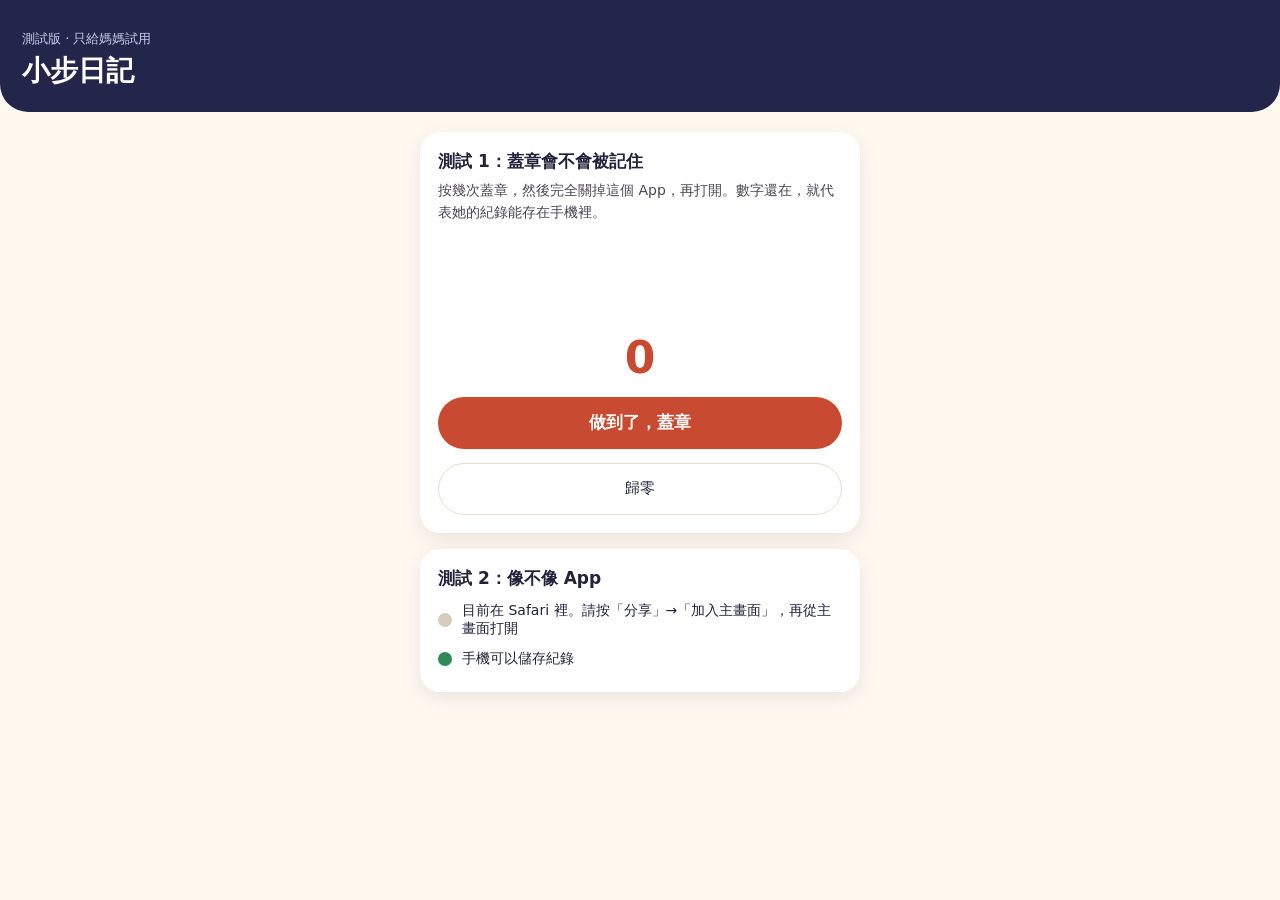
==== index.html @ c4e63968 "加入測試頁：蓋章紀錄與加入主畫面測試 Co-Authored-By: Claude Opus 5.5 <noreply@anthropic.com> Claude-Session: https://c" ====
<!doctype html>
<html lang="zh-Hant">
<head>
<meta charset="utf-8">
<meta name="viewport" content="width=device-width, initial-scale=1, viewport-fit=cover">
<title>小步日記</title>
<meta name="apple-mobile-web-app-capable" content="yes">
<meta name="mobile-web-app-capable" content="yes">
<meta name="apple-mobile-web-app-status-bar-style" content="black-translucent">
<meta name="apple-mobile-web-app-title" content="小步日記">
<meta name="theme-color" content="#23264A">
<link rel="manifest" href="manifest.webmanifest">
<link rel="apple-touch-icon" href="apple-touch-icon.png">
<style>
  :root { --ink:#22223B; --night:#23264A; --cream:#FFF9F0; --coral:#C84B31; --soft:#4A4652; }
  * { box-sizing: border-box; }
  html, body { margin:0; background: var(--cream); color: var(--ink);
    font-family: -apple-system, "PingFang TC", "Noto Sans TC", system-ui, sans-serif; }
  header { background: var(--night); color:#fff; padding: calc(env(safe-area-inset-top) + 28px) 22px 22px;
    border-radius: 0 0 28px 28px; }
  header small { color:#C9CDEB; font-size:13px; }
  header h1 { margin:4px 0 0; font-size:28px; }
  main { padding: 20px; display:flex; flex-direction:column; gap:16px; max-width:480px; margin:0 auto; }
  .card { background:#fff; border-radius:20px; padding:18px; box-shadow:0 6px 20px rgba(35,38,74,.10); }
  .card h2 { margin:0 0 6px; font-size:17px; }
  .card p { margin:0; font-size:14px; color:var(--soft); line-height:1.6; }
  button { width:100%; min-height:52px; border:none; border-radius:26px; background:var(--coral); color:#fff;
    font: inherit; font-size:17px; font-weight:700; margin-top:14px; cursor:pointer; }
  button.ghost { background:#fff; color:var(--ink); border:1.5px solid #E6DED0; font-weight:400; font-size:15px; }
  .count { font-size:44px; font-weight:800; color:var(--coral); text-align:center; margin-top:8px; }
  .stamp { width:90px; height:90px; margin:10px auto 0; border-radius:50%; border:5px solid var(--coral);
    display:flex; align-items:center; justify-content:center; transform:rotate(-8deg) scale(0); transition:transform .35s cubic-bezier(.3,1.6,.5,1); }
  .stamp.on { transform:rotate(-8deg) scale(1); }
  .check { display:flex; gap:10px; align-items:center; font-size:14px; padding:6px 0; }
  .dot { width:14px; height:14px; border-radius:7px; flex-shrink:0; background:#D6CDBE; }
  .dot.ok { background:#2E8B57; }
</style>
</head>
<body>
<header>
  <small>測試版 · 只給媽媽試用</small>
  <h1>小步日記</h1>
</header>
<main>
  <section class="card">
    <h2>測試 1：蓋章會不會被記住</h2>
    <p>按幾次蓋章，然後完全關掉這個 App，再打開。數字還在，就代表她的紀錄能存在手機裡。</p>
    <div class="stamp" id="stamp" aria-hidden="true">
      <svg width="44" height="44" viewBox="0 0 24 24" fill="#C84B31"><path d="M12 3l2.6 5.6 6 .7-4.5 4.1 1.2 6L12 16.4 6.7 19.4l1.2-6L3.4 9.3l6-.7z"/></svg>
    </div>
    <div class="count" id="count">0</div>
    <button id="btn">做到了，蓋章</button>
    <button class="ghost" id="reset">歸零</button>
  </section>

  <section class="card">
    <h2>測試 2：像不像 App</h2>
    <div class="check"><span class="dot" id="d1"></span><span id="t1">檢查中…</span></div>
    <div class="check"><span class="dot" id="d2"></span><span id="t2">檢查中…</span></div>
  </section>
</main>
<script>
  const KEY = 'mammam-test-stamps';
  let n = 0, storageOK = true;
  try { n = parseInt(localStorage.getItem(KEY) || '0', 10) || 0; } catch (e) { storageOK = false; }
  const countEl = document.getElementById('count');
  const stampEl = document.getElementById('stamp');
  function show() { countEl.textContent = n; stampEl.classList.toggle('on', n > 0); }
  function save() { try { localStorage.setItem(KEY, String(n)); } catch (e) { storageOK = false; } }
  document.getElementById('btn').onclick = () => {
    n += 1; save(); stampEl.classList.remove('on'); void stampEl.offsetWidth; show();
  };
  document.getElementById('reset').onclick = () => { n = 0; save(); show(); };
  show();

  const standalone = window.navigator.standalone === true || window.matchMedia('(display-mode: standalone)').matches;
  document.getElementById('d1').classList.toggle('ok', standalone);
  document.getElementById('t1').textContent = standalone
    ? '已從主畫面開啟，全螢幕，像 App 一樣'
    : '目前在 Safari 裡。請按「分享」→「加入主畫面」，再從主畫面打開';
  document.getElementById('d2').classList.toggle('ok', storageOK);
  document.getElementById('t2').textContent = storageOK ? '手機可以儲存紀錄' : '這個瀏覽器不能儲存紀錄（請用 Safari）';
</script>
</body>
</html>
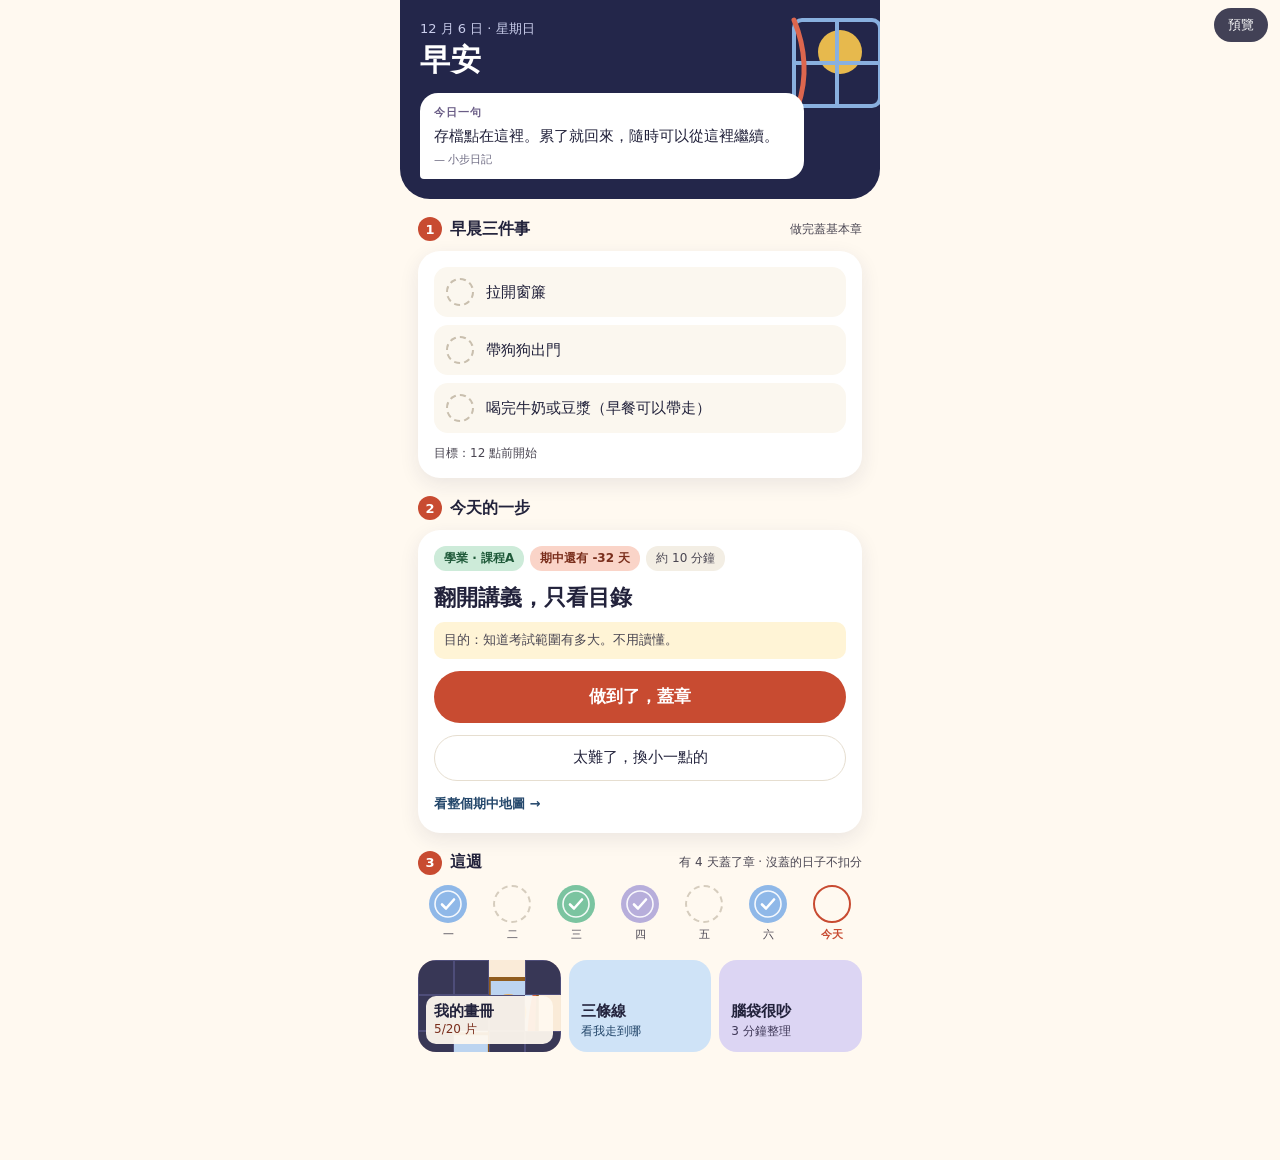
==== commit 423bebf4: "第一個可操作的預覽版：主畫面、蓋章與拼圖、期中地圖、三條線、畫冊、想法偵探、晚上畫面 Co-Authored-By: Claude Opus 5.5 <noreply@anthropic.com> C" ====
--- a/index.html
+++ b/index.html
@@ -11,75 +11,14 @@
 <meta name="theme-color" content="#23264A">
 <link rel="manifest" href="manifest.webmanifest">
 <link rel="apple-touch-icon" href="apple-touch-icon.png">
-<style>
-  :root { --ink:#22223B; --night:#23264A; --cream:#FFF9F0; --coral:#C84B31; --soft:#4A4652; }
-  * { box-sizing: border-box; }
-  html, body { margin:0; background: var(--cream); color: var(--ink);
-    font-family: -apple-system, "PingFang TC", "Noto Sans TC", system-ui, sans-serif; }
-  header { background: var(--night); color:#fff; padding: calc(env(safe-area-inset-top) + 28px) 22px 22px;
-    border-radius: 0 0 28px 28px; }
-  header small { color:#C9CDEB; font-size:13px; }
-  header h1 { margin:4px 0 0; font-size:28px; }
-  main { padding: 20px; display:flex; flex-direction:column; gap:16px; max-width:480px; margin:0 auto; }
-  .card { background:#fff; border-radius:20px; padding:18px; box-shadow:0 6px 20px rgba(35,38,74,.10); }
-  .card h2 { margin:0 0 6px; font-size:17px; }
-  .card p { margin:0; font-size:14px; color:var(--soft); line-height:1.6; }
-  button { width:100%; min-height:52px; border:none; border-radius:26px; background:var(--coral); color:#fff;
-    font: inherit; font-size:17px; font-weight:700; margin-top:14px; cursor:pointer; }
-  button.ghost { background:#fff; color:var(--ink); border:1.5px solid #E6DED0; font-weight:400; font-size:15px; }
-  .count { font-size:44px; font-weight:800; color:var(--coral); text-align:center; margin-top:8px; }
-  .stamp { width:90px; height:90px; margin:10px auto 0; border-radius:50%; border:5px solid var(--coral);
-    display:flex; align-items:center; justify-content:center; transform:rotate(-8deg) scale(0); transition:transform .35s cubic-bezier(.3,1.6,.5,1); }
-  .stamp.on { transform:rotate(-8deg) scale(1); }
-  .check { display:flex; gap:10px; align-items:center; font-size:14px; padding:6px 0; }
-  .dot { width:14px; height:14px; border-radius:7px; flex-shrink:0; background:#D6CDBE; }
-  .dot.ok { background:#2E8B57; }
-</style>
+<link rel="stylesheet" href="app.css">
 </head>
 <body>
-<header>
-  <small>測試版 · 只給媽媽試用</small>
-  <h1>小步日記</h1>
-</header>
-<main>
-  <section class="card">
-    <h2>測試 1：蓋章會不會被記住</h2>
-    <p>按幾次蓋章，然後完全關掉這個 App，再打開。數字還在，就代表她的紀錄能存在手機裡。</p>
-    <div class="stamp" id="stamp" aria-hidden="true">
-      <svg width="44" height="44" viewBox="0 0 24 24" fill="#C84B31"><path d="M12 3l2.6 5.6 6 .7-4.5 4.1 1.2 6L12 16.4 6.7 19.4l1.2-6L3.4 9.3l6-.7z"/></svg>
-    </div>
-    <div class="count" id="count">0</div>
-    <button id="btn">做到了，蓋章</button>
-    <button class="ghost" id="reset">歸零</button>
-  </section>
-
-  <section class="card">
-    <h2>測試 2：像不像 App</h2>
-    <div class="check"><span class="dot" id="d1"></span><span id="t1">檢查中…</span></div>
-    <div class="check"><span class="dot" id="d2"></span><span id="t2">檢查中…</span></div>
-  </section>
-</main>
-<script>
-  const KEY = 'mammam-test-stamps';
-  let n = 0, storageOK = true;
-  try { n = parseInt(localStorage.getItem(KEY) || '0', 10) || 0; } catch (e) { storageOK = false; }
-  const countEl = document.getElementById('count');
-  const stampEl = document.getElementById('stamp');
-  function show() { countEl.textContent = n; stampEl.classList.toggle('on', n > 0); }
-  function save() { try { localStorage.setItem(KEY, String(n)); } catch (e) { storageOK = false; } }
-  document.getElementById('btn').onclick = () => {
-    n += 1; save(); stampEl.classList.remove('on'); void stampEl.offsetWidth; show();
-  };
-  document.getElementById('reset').onclick = () => { n = 0; save(); show(); };
-  show();
-
-  const standalone = window.navigator.standalone === true || window.matchMedia('(display-mode: standalone)').matches;
-  document.getElementById('d1').classList.toggle('ok', standalone);
-  document.getElementById('t1').textContent = standalone
-    ? '已從主畫面開啟，全螢幕，像 App 一樣'
-    : '目前在 Safari 裡。請按「分享」→「加入主畫面」，再從主畫面打開';
-  document.getElementById('d2').classList.toggle('ok', storageOK);
-  document.getElementById('t2').textContent = storageOK ? '手機可以儲存紀錄' : '這個瀏覽器不能儲存紀錄（請用 Safari）';
-</script>
+<div id="app"></div>
+<div id="modal" class="modal" hidden></div>
+<button id="previewBtn" class="preview-btn" type="button" aria-label="預覽所有畫面">預覽</button>
+<div id="preview" class="preview" hidden></div>
+<script src="data.js"></script>
+<script src="app.js"></script>
 </body>
 </html>
--- a/app.css
+++ b/app.css
@@ -0,0 +1,137 @@
+:root{
+  --ink:#22223B; --soft:#4A4652; --mute:#6B6880;
+  --night:#23264A; --night2:#34386A; --cream:#FFF9F0; --paper:#FFFFFF; --line:#E6DED0;
+  --coral:#C84B31; --coral-l:#FAD4C8; --coral-d:#7A2E1C;
+  --blue-l:#CFE3F7; --blue-d:#24476B;
+  --green-l:#CDEBD9; --green-d:#1F5A3A;
+  --mustard:#F2C14E; --mustard-l:#FFF4D6; --mustard-d:#4A3A0E;
+  --lav-l:#DCD5F3; --lav-d:#3E3757;
+}
+*{box-sizing:border-box;-webkit-tap-highlight-color:transparent}
+html,body{margin:0;background:var(--cream);color:var(--ink);
+  font-family:-apple-system,"PingFang TC","Noto Sans TC",system-ui,sans-serif;-webkit-text-size-adjust:100%}
+body{min-height:100vh}
+button{font:inherit;color:inherit;cursor:pointer}
+a{color:inherit}
+.wrap{max-width:480px;margin:0 auto;padding-bottom:calc(env(safe-area-inset-bottom) + 90px)}
+.hero{background:var(--night);color:#fff;padding:calc(env(safe-area-inset-top) + 20px) 20px 20px;border-radius:0 0 30px 30px;position:relative;overflow:hidden}
+.hero .date{font-size:13px;color:#C9CDEB}
+.hero h1{margin:2px 0 12px;font-size:30px;font-weight:900;letter-spacing:1px}
+.hero .win{position:absolute;right:-8px;top:calc(env(safe-area-inset-top) + 12px);opacity:.95}
+.back{display:inline-flex;align-items:center;gap:4px;font-size:14px;color:#C9CDEB;text-decoration:none;min-height:32px;background:none;border:none;padding:0}
+.quote{background:#fff;color:var(--ink);border-radius:18px 18px 18px 4px;padding:12px 14px;margin-right:56px;position:relative}
+.quote small{display:block;font-size:11px;font-weight:700;color:#6A5D86;letter-spacing:1px;margin-bottom:4px}
+.quote p{margin:0;font-size:15px;line-height:1.6}
+.quote em{display:block;font-style:normal;font-size:11px;color:var(--mute);margin-top:4px}
+.sec{padding:18px 18px 0}
+.sec-h{display:flex;align-items:center;gap:8px;margin-bottom:10px}
+.sec-h .n{width:24px;height:24px;border-radius:12px;background:var(--coral);color:#fff;font-size:13px;font-weight:700;display:flex;align-items:center;justify-content:center;flex-shrink:0}
+.sec-h b{font-size:16px}
+.sec-h .r{margin-left:auto;font-size:12px;color:var(--soft)}
+.card{background:var(--paper);border-radius:22px;padding:16px;box-shadow:0 6px 20px rgba(35,38,74,.09)}
+.tags{display:flex;gap:6px;flex-wrap:wrap}
+.tag{padding:4px 10px;border-radius:12px;font-size:12px;font-weight:700}
+.t-blue{background:var(--blue-l);color:var(--blue-d)} .t-coral{background:var(--coral-l);color:var(--coral-d)}
+.t-green{background:var(--green-l);color:var(--green-d)} .t-gray{background:#F3EEE4;color:var(--soft);font-weight:400}
+.t-mus{background:var(--mustard-l);color:var(--mustard-d)}
+.step-title{font-size:22px;font-weight:900;line-height:1.4;margin:12px 0 8px}
+.why{font-size:13px;color:var(--soft);line-height:1.6;background:var(--mustard-l);border-radius:10px;padding:8px 10px}
+.btn{display:flex;align-items:center;justify-content:center;width:100%;min-height:52px;border-radius:26px;border:none;background:var(--coral);color:#fff;font-size:17px;font-weight:700;margin-top:12px;text-decoration:none}
+.btn.dark{background:var(--night)}
+.btn.ghost{background:#fff;color:var(--ink);border:1.5px solid var(--line);font-weight:400;font-size:15px;min-height:46px}
+.btn.small{min-height:44px;font-size:14px}
+.link{display:inline-block;margin-top:10px;font-size:13px;font-weight:700;color:var(--blue-d);text-decoration:none;background:none;border:none;padding:4px 0}
+/* morning */
+.morning{display:flex;flex-direction:column;gap:8px}
+.mrow{display:flex;align-items:center;gap:12px;min-height:50px;padding:8px 12px;border-radius:14px;background:#FBF7EF;border:none;width:100%;text-align:left;font-size:15px}
+.mrow .box{width:28px;height:28px;border-radius:14px;border:2px dashed #C9BFAE;flex-shrink:0;display:flex;align-items:center;justify-content:center}
+.mrow.done .box{border:none;background:var(--blue-d)}
+.mrow.done span.t{color:var(--mute);text-decoration:line-through}
+.mnote{font-size:12px;color:var(--soft);margin-top:4px}
+/* week */
+.week{display:grid;grid-template-columns:repeat(7,minmax(0,1fr));gap:4px;text-align:center}
+.week .d{display:flex;flex-direction:column;align-items:center;gap:4px;font-size:11px;color:var(--soft)}
+.week .c{width:38px;height:38px;border-radius:19px;border:2px dashed #D6CDBE;display:flex;align-items:center;justify-content:center}
+.week .c.on{border:none}
+.week .d.today{color:var(--coral);font-weight:700}
+.week .d.today .c:not(.on){border:2.5px solid var(--coral)}
+/* bottom tiles */
+.tiles{display:grid;grid-template-columns:repeat(3,minmax(0,1fr));gap:8px;padding:18px}
+.tile{min-height:92px;border-radius:18px;border:none;text-align:left;padding:12px;display:flex;flex-direction:column;justify-content:flex-end;gap:2px;text-decoration:none;position:relative;overflow:hidden}
+.tile b{font-size:15px;color:var(--ink);position:relative}
+.tile span{font-size:12px;position:relative}
+.tile .thumb{position:absolute;inset:0;opacity:.9}
+.tile.pz{background:var(--coral-l)} .tile.pz span{color:var(--coral-d)}
+.tile.ln{background:var(--blue-l)} .tile.ln span{color:var(--blue-d)}
+.tile.th{background:var(--lav-l)} .tile.th span{color:var(--lav-d)}
+.tile.pz .lbl{position:relative;z-index:1;background:rgba(255,249,240,.94);border-radius:10px;padding:6px 8px;margin:-4px;display:flex;flex-direction:column}
+/* puzzle */
+.puzzle{position:relative;width:100%;aspect-ratio:4/5;border-radius:16px;overflow:hidden;background:#EFE7DA}
+.puzzle img,.puzzle svg.art{position:absolute;inset:0;width:100%;height:100%;object-fit:cover}
+.puzzle .grid{position:absolute;inset:0;display:grid;grid-template-columns:repeat(4,1fr);grid-template-rows:repeat(5,1fr)}
+.puzzle .pc{background:var(--night);border:1px solid #3B3F70;transition:opacity .6s,transform .6s}
+.puzzle .pc.open{opacity:0;transform:scale(.4) rotate(12deg)}
+.puzzle .pc.flip{animation:flip .9s ease forwards}
+@keyframes flip{0%{opacity:1;transform:none;background:var(--mustard)}40%{opacity:1;transform:scale(1.08);background:var(--mustard)}100%{opacity:0;transform:scale(.3) rotate(18deg)}}
+/* modal */
+.modal{position:fixed;inset:0;background:rgba(35,38,74,.55);display:flex;align-items:flex-end;justify-content:center;z-index:20}
+.modal[hidden]{display:none}
+.sheet{background:var(--cream);width:100%;max-width:480px;border-radius:28px 28px 0 0;padding:26px 20px calc(env(safe-area-inset-bottom) + 22px);text-align:center;max-height:92vh;overflow:auto}
+.sheet h2{margin:8px 0 4px;font-size:24px;font-weight:900}
+.sheet p{margin:0;font-size:14px;color:var(--soft);line-height:1.6}
+.seal{width:150px;height:150px;margin:0 auto;transform:scale(2.2) rotate(-30deg);opacity:0;animation:thump .55s cubic-bezier(.2,1.5,.5,1) .1s forwards}
+@keyframes thump{to{transform:scale(1) rotate(-10deg);opacity:1}}
+.mini-pz{width:150px;margin:16px auto 6px}
+.choice{display:flex;flex-direction:column;gap:2px;margin-top:8px}
+.choice small{font-size:12px;color:var(--mute);margin-bottom:6px}
+/* lists */
+.list{display:flex;flex-direction:column;gap:8px}
+.row{background:#fff;border-radius:14px;padding:12px;display:flex;align-items:center;gap:10px;box-shadow:0 4px 12px rgba(35,38,74,.06);text-decoration:none;color:inherit;border:none;width:100%;text-align:left}
+.row .bar{width:8px;align-self:stretch;border-radius:4px;flex-shrink:0}
+.row .mid{flex:1;display:flex;flex-direction:column;gap:2px}
+.row .mid b{font-size:15px}
+.row .mid span{font-size:12px;color:var(--soft)}
+.pill{font-size:12px;font-weight:700;padding:4px 10px;border-radius:10px;flex-shrink:0}
+.p-first{background:var(--coral);color:#fff} .p-keep{background:var(--mustard-l);color:var(--mustard-d)} .p-later{background:#EFEAE2;color:var(--soft)}
+.cal{display:grid;grid-template-columns:40px repeat(5,minmax(0,1fr));gap:4px;font-size:11px}
+.cal .h{text-align:center;color:var(--soft)}
+.cal .wk{align-self:center;color:var(--soft)}
+.cal .cell{min-height:50px;border-radius:8px;background:#fff;border:1px solid var(--line);padding:3px;display:flex;flex-direction:column;gap:2px;color:var(--mute)}
+.cal .cell.today{border:2px solid var(--coral)}
+.cal .ev{border-radius:4px;padding:1px 3px;font-weight:700}
+.steps .st{display:flex;gap:10px;align-items:flex-start;padding:12px;border-radius:14px;background:#fff;margin-bottom:8px}
+.steps .st .num{width:28px;height:28px;border-radius:14px;flex-shrink:0;display:flex;align-items:center;justify-content:center;font-size:13px;font-weight:700}
+.steps .st.done .num{background:var(--coral);color:#fff}
+.steps .st.done .tx{color:var(--mute);text-decoration:line-through}
+.steps .st.cur{border:2px solid var(--green-d)}
+.steps .st.cur .num{background:var(--green-d);color:#fff}
+.steps .st.lock{background:transparent;border:1.5px dashed #D3CCC1;color:#9A95A6}
+.steps .st.lock .num{border:1.5px dashed #C9BFAE}
+.steps .tx{font-size:15px;line-height:1.5}
+.steps .sub{font-size:12px;color:var(--green-d);margin-top:2px}
+.prog{display:grid;gap:4px;margin:4px 0 8px}
+.prog i{height:8px;border-radius:4px;display:block}
+.hint{background:var(--mustard);border-radius:16px;padding:12px 14px;font-size:13px;line-height:1.6}
+.hint b{display:block;font-size:12px;color:var(--mustard-d)}
+/* thought */
+label.f{display:block;font-size:12px;font-weight:700;color:var(--lav-d);margin-bottom:6px}
+textarea,input[type=text]{width:100%;border:1.5px solid var(--line);border-radius:12px;padding:10px;font:inherit;font-size:16px;background:#fff;resize:none}
+input[type=range]{width:100%}
+.chips{display:flex;flex-wrap:wrap;gap:6px}
+.chip{padding:8px 12px;border-radius:16px;background:#EFEAE2;border:none;font-size:13px}
+.chip.on{background:var(--lav-d);color:#fff}
+.chipdesc{font-size:12px;color:var(--soft);margin-top:6px;min-height:18px}
+.pct{font-weight:900;color:var(--lav-d)}
+/* night */
+.night{background:#1E2033;color:#F1EEF7;min-height:100vh}
+.night .card{background:#2C2F48;color:#F1EEF7;box-shadow:none}
+.night .soft{color:#B9B5C8}
+.night .btn{background:#C9D0F5;color:#1E2033}
+/* preview */
+.preview-btn{position:fixed;right:12px;top:calc(env(safe-area-inset-top) + 8px);z-index:30;border:none;border-radius:20px;background:rgba(34,34,59,.85);color:#fff;font-size:13px;padding:8px 14px}
+.preview{position:fixed;inset:0;z-index:40;background:rgba(35,38,74,.6);display:flex;align-items:flex-end;justify-content:center}
+.preview[hidden]{display:none}
+.preview .sheet{text-align:left}
+.preview a,.preview button.pv{display:block;width:100%;text-align:left;padding:12px 14px;border-radius:12px;background:#fff;margin-bottom:6px;text-decoration:none;border:none;font-size:15px}
+.preview small{display:block;color:var(--mute);font-size:12px}
+.toast{font-size:13px;color:var(--coral-d);margin-top:8px}
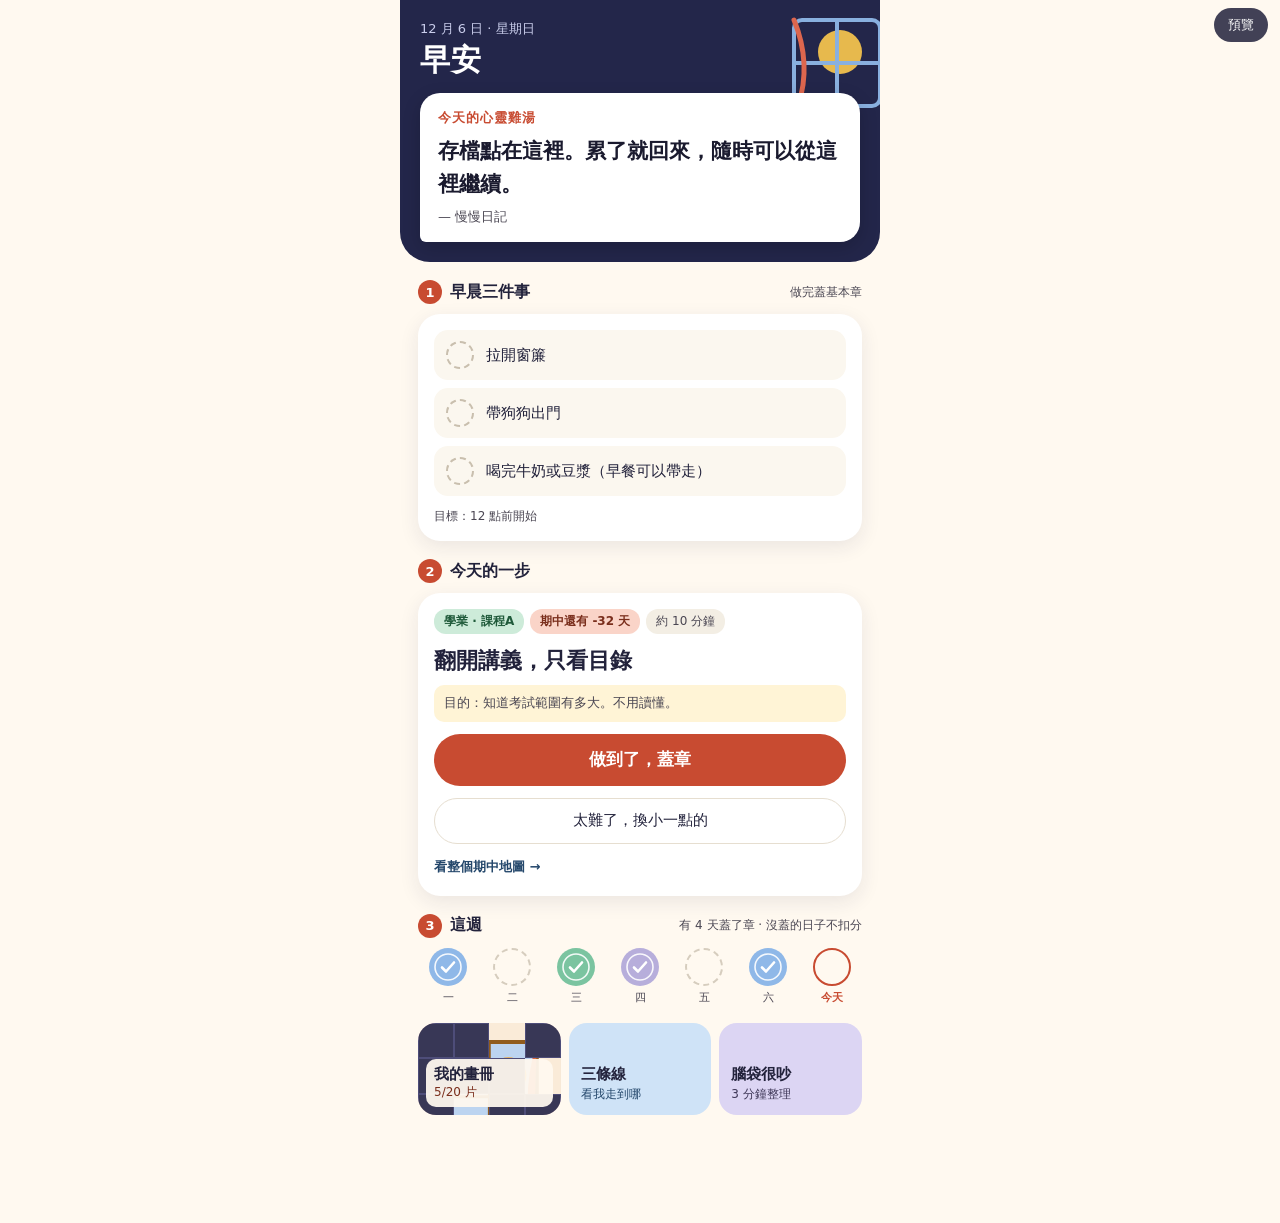
==== commit e271c732: "改名為慢慢日記，換上紅色圓印圖示 Co-Authored-By: Claude Opus 5.5 <noreply@anthropic.com> Claude-Session: https://cla" ====
--- a/index.html
+++ b/index.html
@@ -3,11 +3,11 @@
 <head>
 <meta charset="utf-8">
 <meta name="viewport" content="width=device-width, initial-scale=1, viewport-fit=cover">
-<title>小步日記</title>
+<title>慢慢日記</title>
 <meta name="apple-mobile-web-app-capable" content="yes">
 <meta name="mobile-web-app-capable" content="yes">
 <meta name="apple-mobile-web-app-status-bar-style" content="black-translucent">
-<meta name="apple-mobile-web-app-title" content="小步日記">
+<meta name="apple-mobile-web-app-title" content="慢慢日記">
 <meta name="theme-color" content="#23264A">
 <link rel="manifest" href="manifest.webmanifest">
 <link rel="apple-touch-icon" href="apple-touch-icon.png">
--- a/app.css
+++ b/app.css
@@ -19,10 +19,10 @@
 .hero h1{margin:2px 0 12px;font-size:30px;font-weight:900;letter-spacing:1px}
 .hero .win{position:absolute;right:-8px;top:calc(env(safe-area-inset-top) + 12px);opacity:.95}
 .back{display:inline-flex;align-items:center;gap:4px;font-size:14px;color:#C9CDEB;text-decoration:none;min-height:32px;background:none;border:none;padding:0}
-.quote{background:#fff;color:var(--ink);border-radius:18px 18px 18px 4px;padding:12px 14px;margin-right:56px;position:relative}
-.quote small{display:block;font-size:11px;font-weight:700;color:#6A5D86;letter-spacing:1px;margin-bottom:4px}
-.quote p{margin:0;font-size:15px;line-height:1.6}
-.quote em{display:block;font-style:normal;font-size:11px;color:var(--mute);margin-top:4px}
+.quote{background:#fff;color:var(--ink);border-radius:20px 20px 20px 6px;padding:16px 18px;position:relative;z-index:1;box-shadow:0 6px 18px rgba(0,0,0,.18)}
+.quote small{display:block;font-size:13px;font-weight:700;color:var(--coral);letter-spacing:1px;margin-bottom:8px}
+.quote p{margin:0;font-size:21px;font-weight:800;line-height:1.55;color:#1A1A2E}
+.quote em{display:block;font-style:normal;font-size:13px;color:var(--soft);margin-top:8px}
 .sec{padding:18px 18px 0}
 .sec-h{display:flex;align-items:center;gap:8px;margin-bottom:10px}
 .sec-h .n{width:24px;height:24px;border-radius:12px;background:var(--coral);color:#fff;font-size:13px;font-weight:700;display:flex;align-items:center;justify-content:center;flex-shrink:0}
@@ -114,7 +114,7 @@
 .hint{background:var(--mustard);border-radius:16px;padding:12px 14px;font-size:13px;line-height:1.6}
 .hint b{display:block;font-size:12px;color:var(--mustard-d)}
 /* thought */
-label.f{display:block;font-size:12px;font-weight:700;color:var(--lav-d);margin-bottom:6px}
+.f{display:block;font-size:12px;font-weight:700;color:var(--lav-d);margin-bottom:6px}
 textarea,input[type=text]{width:100%;border:1.5px solid var(--line);border-radius:12px;padding:10px;font:inherit;font-size:16px;background:#fff;resize:none}
 input[type=range]{width:100%}
 .chips{display:flex;flex-wrap:wrap;gap:6px}
@@ -135,3 +135,13 @@
 .preview a,.preview button.pv{display:block;width:100%;text-align:left;padding:12px 14px;border-radius:12px;background:#fff;margin-bottom:6px;text-decoration:none;border:none;font-size:15px}
 .preview small{display:block;color:var(--mute);font-size:12px}
 .toast{font-size:13px;color:var(--coral-d);margin-top:8px}
+
+.tcard{display:flex;flex-direction:column;gap:18px}
+.fhint{font-size:12px;color:var(--mute);margin:0 0 6px;line-height:1.5}
+.fsub{display:block;font-size:13px;color:var(--soft);margin:8px 0 4px}
+.tlist{display:flex;flex-direction:column;gap:6px}
+.trow{display:flex;flex-direction:column;align-items:flex-start;gap:2px;width:100%;text-align:left;border:1.5px solid var(--line);background:#fff;border-radius:14px;padding:10px 12px}
+.trow .say{font-size:15px;font-weight:700}
+.trow .nm{font-size:12px;color:var(--soft)}
+.trow .tp{font-size:13px;color:var(--lav-d);margin-top:4px;line-height:1.5}
+.trow.on{border-color:var(--lav-d);background:#F4F1FB}
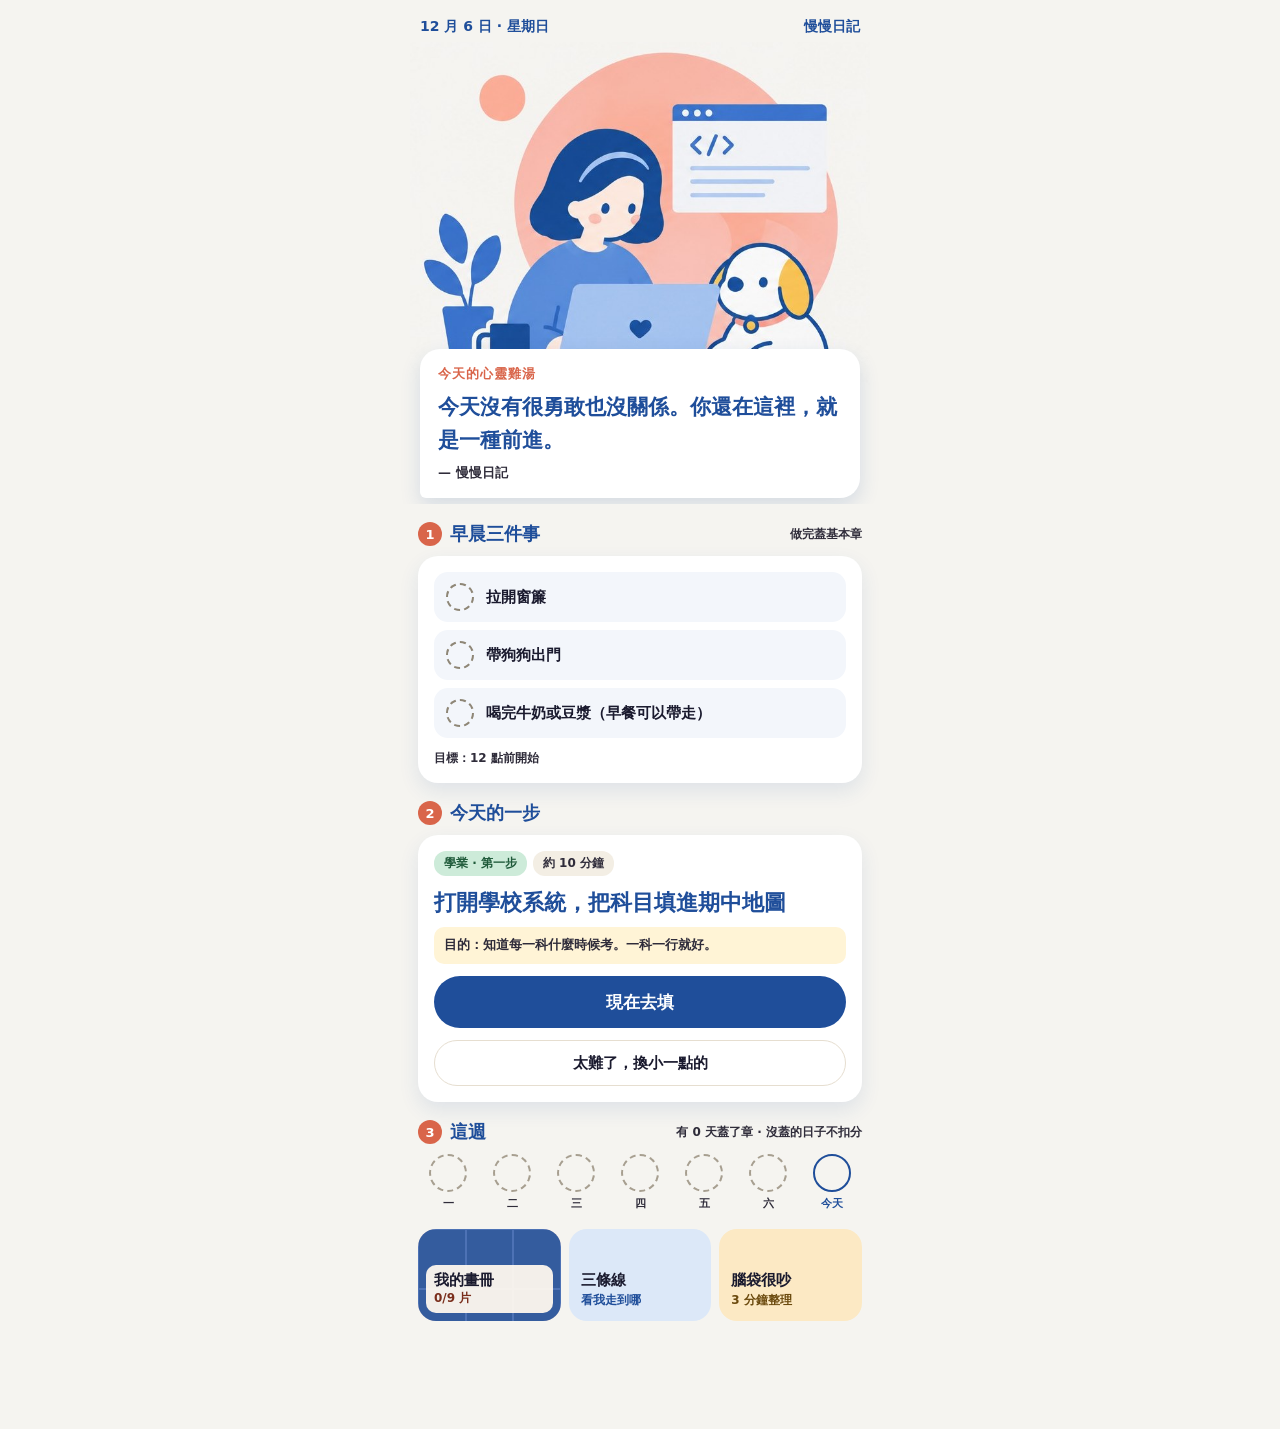
==== commit 318bad50: "交給女兒前的整理：拿掉示範印章、預覽按鈕預設隱藏、淺色狀態列 Co-Authored-By: Claude Opus 5.5 <noreply@anthropic.com> Claude-Sessio" ====
--- a/index.html
+++ b/index.html
@@ -6,9 +6,9 @@
 <title>慢慢日記</title>
 <meta name="apple-mobile-web-app-capable" content="yes">
 <meta name="mobile-web-app-capable" content="yes">
-<meta name="apple-mobile-web-app-status-bar-style" content="black-translucent">
+<meta name="apple-mobile-web-app-status-bar-style" content="default">
 <meta name="apple-mobile-web-app-title" content="慢慢日記">
-<meta name="theme-color" content="#23264A">
+<meta name="theme-color" content="#F5F4F0">
 <link rel="manifest" href="manifest.webmanifest">
 <link rel="apple-touch-icon" href="apple-touch-icon.png">
 <link rel="stylesheet" href="app.css">
@@ -16,7 +16,7 @@
 <body>
 <div id="app"></div>
 <div id="modal" class="modal" hidden></div>
-<button id="previewBtn" class="preview-btn" type="button" aria-label="預覽所有畫面">預覽</button>
+<button id="previewBtn" class="preview-btn" type="button" hidden aria-label="預覽所有畫面">預覽</button>
 <div id="preview" class="preview" hidden></div>
 <script src="data.js"></script>
 <script src="app.js"></script>
--- a/app.css
+++ b/app.css
@@ -1,5 +1,5 @@
 :root{
-  --ink:#22223B; --soft:#4A4652; --mute:#6B6880;
+  --ink:#1A1A2E; --soft:#2F2C3A; --mute:#3D3A4A;
   --night:#23264A; --night2:#34386A; --cream:#FFF9F0; --paper:#FFFFFF; --line:#E6DED0;
   --coral:#C84B31; --coral-l:#FAD4C8; --coral-d:#7A2E1C;
   --blue-l:#CFE3F7; --blue-d:#24476B;
@@ -15,10 +15,10 @@
 a{color:inherit}
 .wrap{max-width:480px;margin:0 auto;padding-bottom:calc(env(safe-area-inset-bottom) + 90px)}
 .hero{background:var(--night);color:#fff;padding:calc(env(safe-area-inset-top) + 20px) 20px 20px;border-radius:0 0 30px 30px;position:relative;overflow:hidden}
-.hero .date{font-size:13px;color:#C9CDEB}
+.hero .date{font-size:14px;color:#E6E8F8}
 .hero h1{margin:2px 0 12px;font-size:30px;font-weight:900;letter-spacing:1px}
 .hero .win{position:absolute;right:-8px;top:calc(env(safe-area-inset-top) + 12px);opacity:.95}
-.back{display:inline-flex;align-items:center;gap:4px;font-size:14px;color:#C9CDEB;text-decoration:none;min-height:32px;background:none;border:none;padding:0}
+.back{display:inline-flex;align-items:center;gap:4px;font-size:15px;color:#E6E8F8;text-decoration:none;min-height:32px;background:none;border:none;padding:0}
 .quote{background:#fff;color:var(--ink);border-radius:20px 20px 20px 6px;padding:16px 18px;position:relative;z-index:1;box-shadow:0 6px 18px rgba(0,0,0,.18)}
 .quote small{display:block;font-size:13px;font-weight:700;color:var(--coral);letter-spacing:1px;margin-bottom:8px}
 .quote p{margin:0;font-size:21px;font-weight:800;line-height:1.55;color:#1A1A2E}
@@ -105,7 +105,7 @@
 .steps .st.done .tx{color:var(--mute);text-decoration:line-through}
 .steps .st.cur{border:2px solid var(--green-d)}
 .steps .st.cur .num{background:var(--green-d);color:#fff}
-.steps .st.lock{background:transparent;border:1.5px dashed #D3CCC1;color:#9A95A6}
+.steps .st.lock{background:transparent;border:1.5px dashed #D3CCC1;color:#4A4658}
 .steps .st.lock .num{border:1.5px dashed #C9BFAE}
 .steps .tx{font-size:15px;line-height:1.5}
 .steps .sub{font-size:12px;color:var(--green-d);margin-top:2px}
@@ -115,7 +115,7 @@
 .hint b{display:block;font-size:12px;color:var(--mustard-d)}
 /* thought */
 .f{display:block;font-size:12px;font-weight:700;color:var(--lav-d);margin-bottom:6px}
-textarea,input[type=text]{width:100%;border:1.5px solid var(--line);border-radius:12px;padding:10px;font:inherit;font-size:16px;background:#fff;resize:none}
+textarea,input[type=text],input[type=date]{min-height:46px;-webkit-appearance:none;appearance:none;color:var(--ink);width:100%;border:1.5px solid var(--line);border-radius:12px;padding:10px;font:inherit;font-size:16px;background:#fff;resize:none}
 input[type=range]{width:100%}
 .chips{display:flex;flex-wrap:wrap;gap:6px}
 .chip{padding:8px 12px;border-radius:16px;background:#EFEAE2;border:none;font-size:13px}
@@ -145,3 +145,68 @@
 .trow .nm{font-size:12px;color:var(--soft)}
 .trow .tp{font-size:13px;color:var(--lav-d);margin-top:4px;line-height:1.5}
 .trow.on{border-color:var(--lav-d);background:#F4F1FB}
+
+/* 全部文字粗黑 */
+body, body *{font-weight:700 !important}
+h1, h2, .step-title, .quote p, .sheet h2{font-weight:900 !important}
+.night .soft{color:#E2DEEE}
+::placeholder{color:#8A8494}
+.sec-h b{font-size:18px;font-weight:900 !important}
+.mrow .box{border-color:#8E8676}
+.week .c{border-color:#A79F90}
+
+.nrow{display:flex;align-items:center;gap:12px;min-height:52px;padding:8px 12px;border-radius:14px;background:#383C5E;border:none;width:100%;text-align:left;font-size:16px;color:#F1EEF7}
+.nrow .box{width:28px;height:28px;border-radius:14px;border:2px dashed #AEB4DD;flex-shrink:0;display:flex;align-items:center;justify-content:center}
+.nrow.done .box{border:none;background:#DDE2FF}
+.nrow.done .t{text-decoration:line-through;color:#C9CBE0}
+.nbox{background:#2A2D47;border-radius:14px;padding:12px}
+.nbox textarea{background:#1E2033;color:#F1EEF7;border-color:#4A4F7A}
+.night .btn.ghost-n{background:transparent;color:#F1EEF7;border:1.5px solid #6A6F9A}
+
+/* ===== 白天：風格 1（米白、深藍、珊瑚） ===== */
+:root{--night:#1F4E9A;--coral:#1F4E9A;--blue-d:#1F4E9A;--blue-l:#DCE8F8;--serif:"Noto Serif TC","Noto Serif CJK TC","Songti TC",serif}
+html,body{background:#F5F4F0}
+.hero{background:transparent;color:#1F4E9A;border-radius:0;padding:calc(env(safe-area-inset-top) + 18px) 20px 6px}
+.hero h1{color:#1F4E9A;margin:6px 0 4px}
+.hero .date{color:#2F2C3A}
+.back{color:#1F4E9A}
+.hero.home .toprow,.night .toprow{display:flex;justify-content:space-between;font-size:14px;color:#1F4E9A}
+.hero.home .illus{display:block;width:calc(100% + 20px);margin:6px -10px -36px}
+.quote{box-shadow:0 8px 20px rgba(31,78,154,.15)}
+.quote small{color:#D9654A}
+.quote p{color:#1F4E9A}
+.card{box-shadow:0 8px 20px rgba(31,78,154,.10);border-radius:20px}
+.sec-h .n{background:#D9654A}
+.sec-h b{color:#1F4E9A}
+.step-title{color:#1F4E9A}
+.btn{background:#1F4E9A}
+.btn.dark{background:#163B78}
+.mrow{background:#F3F6FB}
+.mrow.done .box{background:#1F4E9A}
+.tile.pz{background:#FBD9CD}
+.tile.th{background:#FCE9C4} .tile.th span{color:#6B4A0E}
+.preview-btn{background:rgba(31,78,154,.85)}
+.puzzle .pc{background:#1F4E9A;border-color:#3A67B3}
+/* ===== 晚上：風格 5（深綠、黃、米） ===== */
+.night{background:#12322D;color:#F1E4BE}
+html:has(.night),body:has(.night){background:#12322D}
+.night .toprow{color:#B9D86A;letter-spacing:2px}
+.night .ntitle{font-family:var(--serif);color:#F2B33D;font-size:36px;margin:8px 0 4px}
+.night .illus{display:block;width:calc(100% + 16px);margin:0 -8px 6px}
+.night .card{background:#1C4740;color:#F1E4BE}
+.night .soft{color:#E9DFC2}
+.nrow{background:#24574D;color:#F1E4BE}
+.nrow .box{border-color:#F2B33D}
+.nrow.done .box{background:#F2B33D}
+.nrow.done .t{color:#C9C1A4}
+.nbox{background:#163C36}
+.nbox textarea{background:#12322D;color:#F1E4BE;border-color:#3B5C55}
+.night .btn{background:#F2B33D;color:#12322D}
+.night .btn.ghost-n{background:transparent;color:#F1E4BE;border-color:#B9D86A}
+
+.preview-btn{top:auto !important;right:auto !important;left:12px;bottom:calc(env(safe-area-inset-bottom) + 12px);opacity:.75}
+
+.seal{width:210px !important;height:210px !important}
+@keyframes thump{to{transform:scale(1) rotate(-6deg);opacity:1}}
+
+.preview-btn[hidden]{display:none !important}
